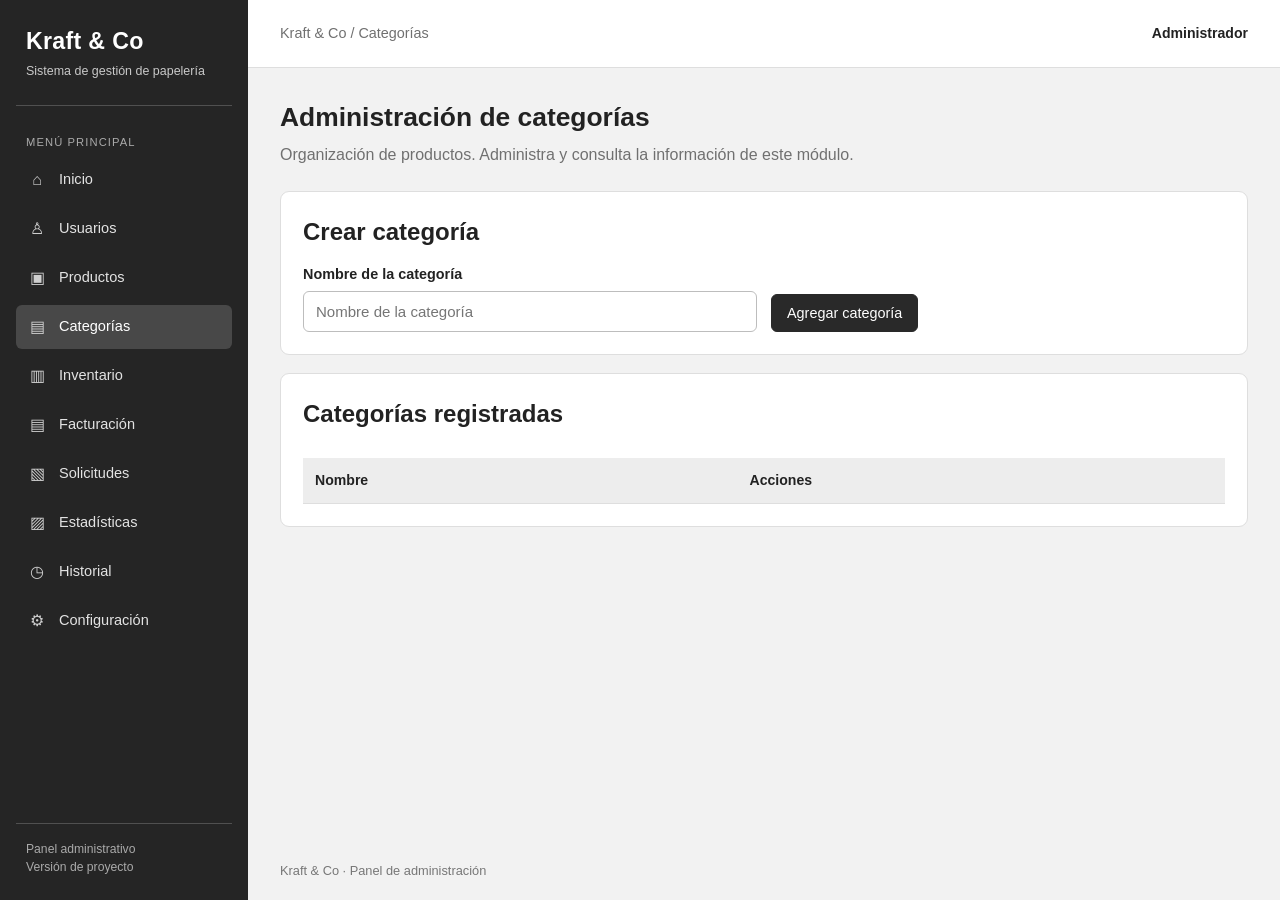
==== backend/modulos/categorias/index.html @ d10f0f5d "Agregar archivos del proyecto" ====
<!DOCTYPE html><html lang="es"><head><meta charset="UTF-8"><meta name="viewport" content="width=device-width, initial-scale=1.0"><title>Administración de categorías | Kraft &amp; Co</title><link rel="stylesheet" href="../../css/estilos.css"></head>
<body><div class="app-layout"><aside class="sidebar"><div class="brand"><h1>Kraft &amp; Co</h1><p>Sistema de gestión de papelería</p></div><div class="nav-title">Menú principal</div><nav class="nav-list"><a href="../../index.html"><span class="nav-icon">⌂</span><span>Inicio</span></a><a href="../../modulos/usuarios/index.html"><span class="nav-icon">♙</span><span>Usuarios</span></a><a href="../../modulos/productos/index.html"><span class="nav-icon">▣</span><span>Productos</span></a><a href="../../modulos/categorias/index.html" class="active"><span class="nav-icon">▤</span><span>Categorías</span></a><a href="../../modulos/inventario/index.html"><span class="nav-icon">▥</span><span>Inventario</span></a>
    <a href="../../modulos/facturacion/index.html"><span class="nav-icon">▤</span><span>Facturación</span></a><a href="../../modulos/solicitudes/index.html"><span class="nav-icon">▧</span><span>Solicitudes</span></a><a href="../../modulos/estadisticas/index.html"><span class="nav-icon">▨</span><span>Estadísticas</span></a><a href="../../modulos/historial/index.html"><span class="nav-icon">◷</span><span>Historial</span></a><a href="../../modulos/configuracion/index.html"><span class="nav-icon">⚙</span><span>Configuración</span></a></nav><div class="sidebar-foot">Panel administrativo<br>Versión de proyecto</div></aside><div class="main-area"><header class="topbar"><span class="crumb">Kraft &amp; Co / Categorías</span><span class="user">Administrador</span></header><main class="page-content"><section class="intro"><h2>Administración de categorías</h2><p>Organización de productos. Administra y consulta la información de este módulo.</p></section><section class="bloque"><h2>Crear categoría</h2><div class="formulario"><div class="campo"><label for="nombreCategoria">Nombre de la categoría</label><input id="nombreCategoria" placeholder="Nombre de la categoría"></div><div><button onclick="registrarCategoria()">Agregar categoría</button></div></div></section><section class="bloque"><h2>Categorías registradas</h2><div class="tabla-contenedor"><table><thead><tr><th>Nombre</th><th>Acciones</th></tr></thead><tbody id="tablaCategorias"></tbody></table></div></section></main><footer class="pie">Kraft &amp; Co · Panel de administración</footer></div></div><script src="funciones.js"></script></body></html>
---- backend/css/estilos.css ----
*{margin:0;padding:0;box-sizing:border-box;font-family:Arial,Helvetica,sans-serif}
:root{--ink:#222;--muted:#707070;--line:#dedede;--paper:#fff;--canvas:#f2f2f2;--sidebar:#252525;--sidebar2:#343434}
body{background:var(--canvas);color:var(--ink);line-height:1.5;min-height:100vh}
a{color:inherit}
.app-layout{display:flex;min-height:100vh}
.sidebar{width:248px;flex:0 0 248px;background:var(--sidebar);color:#fff;padding:24px 16px;display:flex;flex-direction:column;min-height:100vh}
.brand{padding:0 10px 24px;border-bottom:1px solid #505050;margin-bottom:20px}
.brand h1{font-size:1.45rem;letter-spacing:.3px}
.brand p{font-size:.78rem;color:#c9c9c9;margin-top:3px}
.nav-title{font-size:.7rem;text-transform:uppercase;letter-spacing:1.1px;color:#aaa;padding:0 10px;margin:8px 0}
.nav-list{display:flex;flex-direction:column;gap:5px}
.nav-list a{display:flex;align-items:center;gap:11px;text-decoration:none;padding:10px;border-radius:6px;color:#e3e3e3;font-size:.91rem}
.nav-list a:hover,.nav-list a.active{background:#484848;color:#fff}
.nav-icon{width:22px;text-align:center;font-size:1rem;color:#cfcfcf}
.sidebar-foot{margin-top:auto;border-top:1px solid #505050;padding:16px 10px 0;color:#aaa;font-size:.76rem}
.main-area{min-width:0;flex:1;display:flex;flex-direction:column}
.topbar{height:68px;background:#fff;border-bottom:1px solid var(--line);display:flex;align-items:center;justify-content:space-between;padding:0 32px;gap:16px}
.topbar .crumb{font-size:.9rem;color:var(--muted)}
.topbar .user{font-size:.88rem;font-weight:700}
.page-content{width:min(1200px,100%);padding:30px 32px 42px;margin:0 auto;flex:1}
.intro{margin-bottom:24px}
.intro h2{font-size:1.65rem;margin-bottom:5px}
.intro p,.descripcion{color:var(--muted)}
.bloque{background:var(--paper);border:1px solid var(--line);border-radius:9px;padding:22px;margin:18px 0}
.bloque h2,.bloque h3{margin-bottom:14px}
.tarjetas{display:grid;grid-template-columns:repeat(auto-fit,minmax(205px,1fr));gap:14px;margin-top:18px}
.tarjeta{display:flex;flex-direction:column;gap:7px;min-height:130px;padding:18px;background:#fff;border:1px solid #d7d7d7;border-radius:8px;text-decoration:none;transition:transform .15s,border-color .15s}
.tarjeta:hover{transform:translateY(-2px);border-color:#777}
.tarjeta .nombre{font-weight:700;font-size:1rem}
.tarjeta .detalle{font-size:.88rem;color:var(--muted)}
.tarjeta .ir{margin-top:auto;font-size:.84rem;font-weight:700}
.formulario{display:grid;grid-template-columns:repeat(auto-fit,minmax(205px,1fr));gap:14px;align-items:end}
.campo{display:flex;flex-direction:column;gap:6px}
label{font-size:.9rem;font-weight:700}
input,select,textarea{width:100%;padding:11px 12px;border:1px solid #bdbdbd;border-radius:6px;background:#fff;color:#222;font-size:.94rem}
input:focus,select:focus,textarea:focus{outline:2px solid #888;outline-offset:1px}
button,.boton{background:#292929;color:#fff;border:1px solid #292929;padding:10px 15px;border-radius:6px;cursor:pointer;font-size:.9rem;text-decoration:none;display:inline-block}
button:hover,.boton:hover{background:#555}
table{width:100%;border-collapse:collapse;margin-top:12px;min-width:580px}
.tabla-contenedor{width:100%;overflow-x:auto}
th,td{border-bottom:1px solid var(--line);padding:12px;text-align:left;vertical-align:middle}
th{background:#ededed;font-size:.88rem}
tr:hover td{background:#fafafa}
.seccion{margin-top:28px}
.resumen-grid{display:grid;grid-template-columns:repeat(auto-fit,minmax(170px,1fr));gap:14px}
.resumen-item{padding:18px;border:1px solid var(--line);border-radius:8px;background:#fff}
.resumen-item h3{font-size:.88rem;color:var(--muted);font-weight:600}
.resumen-item strong{display:block;font-size:1.8rem;margin-top:5px}
.pie{padding:0 32px 20px;color:#777;font-size:.8rem}
@media(max-width:760px){
 .app-layout{display:block}
 .sidebar{width:100%;min-height:0;padding:14px;display:block}
 .brand{padding:0 6px 12px;margin-bottom:10px}
 .nav-title,.sidebar-foot{display:none}
 .nav-list{display:grid;grid-template-columns:repeat(2,minmax(0,1fr));gap:4px}
 .nav-list a{padding:8px;font-size:.82rem}
 .topbar{height:54px;padding:0 18px}
 .page-content{padding:22px 16px 32px}
 .intro h2{font-size:1.4rem}
 .bloque{padding:16px}
 .pie{padding:0 16px 18px}
}


/* Panel de inicio: indicadores, gráfica y actividad reciente */
.kpi-grid{display:grid;grid-template-columns:repeat(4,minmax(0,1fr));gap:14px;margin:20px 0}
.kpi{background:#fff;border:1px solid var(--line);border-radius:9px;padding:17px}
.kpi .kpi-label{font-size:.85rem;color:var(--muted)}
.kpi .kpi-value{font-size:1.75rem;font-weight:700;margin-top:5px}
.kpi .kpi-note{font-size:.78rem;color:var(--muted);margin-top:3px}
.dashboard-grid{display:grid;grid-template-columns:minmax(0,1.7fr) minmax(260px,1fr);gap:18px;align-items:start}
.chart-wrap{height:245px;display:flex;align-items:flex-end;gap:clamp(8px,2vw,20px);padding:18px 10px 28px;border-bottom:1px solid var(--line);position:relative}
.chart-column{height:100%;flex:1;display:flex;flex-direction:column;justify-content:flex-end;align-items:center;gap:8px;min-width:0}
.chart-value{font-size:.72rem;color:var(--muted)}
.chart-bar{width:min(42px,72%);min-height:4px;background:#555;border:1px solid #444;border-radius:5px 5px 0 0}
.chart-day{font-size:.76rem;color:var(--muted)}
.chart-legend{font-size:.82rem;color:var(--muted);margin-top:12px}
.panel-list{display:flex;flex-direction:column;gap:0}
.panel-row{display:flex;align-items:center;justify-content:space-between;gap:12px;padding:12px 0;border-bottom:1px solid var(--line)}
.panel-row:last-child{border-bottom:0}
.person{display:flex;align-items:center;gap:10px;min-width:0}
.avatar{width:34px;height:34px;flex:0 0 34px;border-radius:50%;background:#e5e5e5;display:grid;place-items:center;font-weight:700;color:#333}
.person-name{font-size:.9rem;font-weight:700}
.person-role{font-size:.78rem;color:var(--muted)}
.status{font-size:.76rem;border:1px solid #aaa;border-radius:20px;padding:3px 9px;white-space:nowrap}
.operation-time{font-size:.78rem;color:var(--muted);white-space:nowrap}
.operation-desc{font-size:.88rem}
.operation-user{font-size:.78rem;color:var(--muted)}
@media(max-width:950px){.kpi-grid{grid-template-columns:repeat(2,minmax(0,1fr))}.dashboard-grid{grid-template-columns:1fr}}
@media(max-width:480px){.kpi-grid{grid-template-columns:1fr 1fr}.kpi{padding:13px}.kpi .kpi-value{font-size:1.45rem}.chart-wrap{gap:6px}.chart-day{font-size:.68rem}}
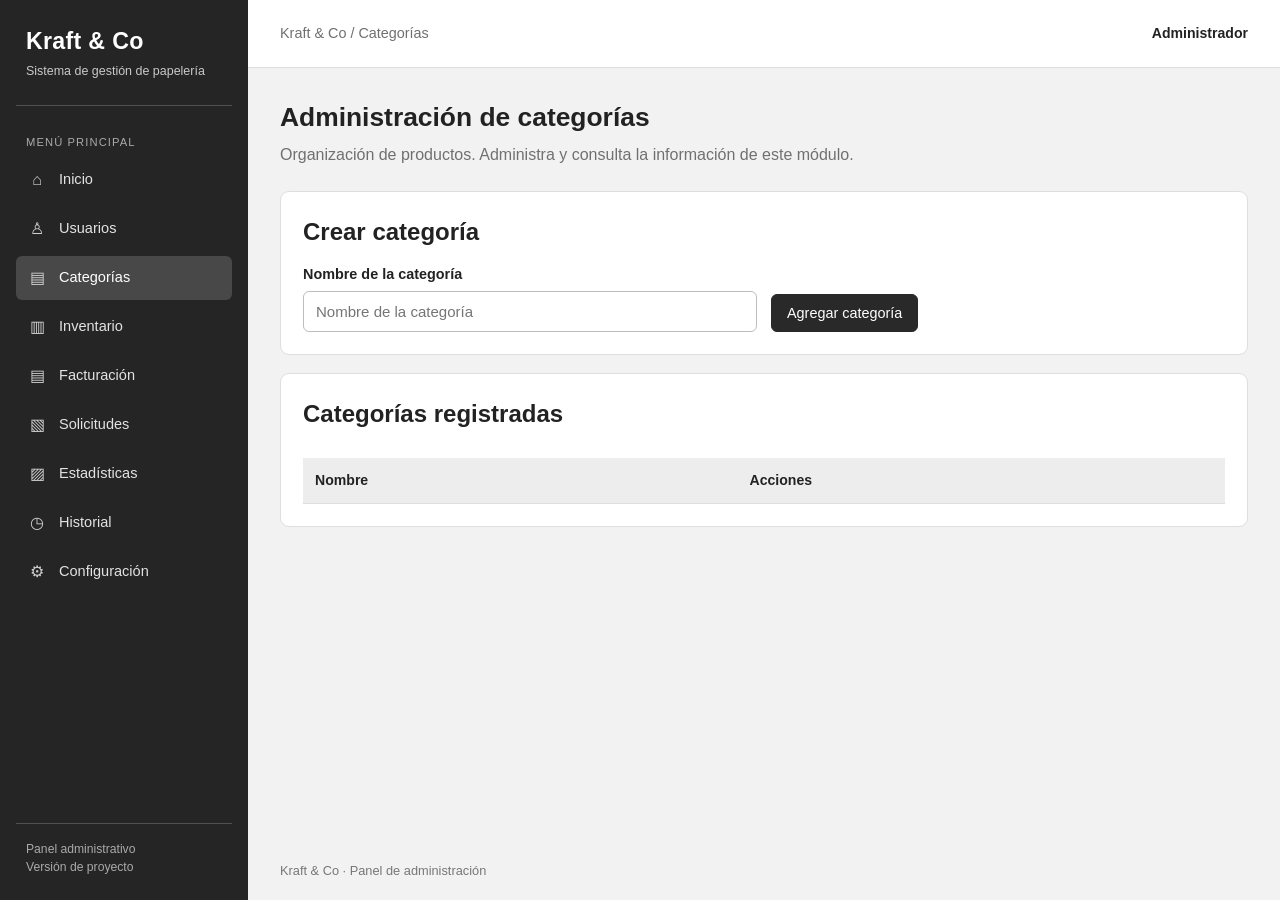
==== commit 64698354: "agregar archivos" ====
--- a/backend/modulos/categorias/index.html
+++ b/backend/modulos/categorias/index.html
@@ -1,3 +1,176 @@
-<!DOCTYPE html><html lang="es"><head><meta charset="UTF-8"><meta name="viewport" content="width=device-width, initial-scale=1.0"><title>Administración de categorías | Kraft &amp; Co</title><link rel="stylesheet" href="../../css/estilos.css"></head>
-<body><div class="app-layout"><aside class="sidebar"><div class="brand"><h1>Kraft &amp; Co</h1><p>Sistema de gestión de papelería</p></div><div class="nav-title">Menú principal</div><nav class="nav-list"><a href="../../index.html"><span class="nav-icon">⌂</span><span>Inicio</span></a><a href="../../modulos/usuarios/index.html"><span class="nav-icon">♙</span><span>Usuarios</span></a><a href="../../modulos/productos/index.html"><span class="nav-icon">▣</span><span>Productos</span></a><a href="../../modulos/categorias/index.html" class="active"><span class="nav-icon">▤</span><span>Categorías</span></a><a href="../../modulos/inventario/index.html"><span class="nav-icon">▥</span><span>Inventario</span></a>
-    <a href="../../modulos/facturacion/index.html"><span class="nav-icon">▤</span><span>Facturación</span></a><a href="../../modulos/solicitudes/index.html"><span class="nav-icon">▧</span><span>Solicitudes</span></a><a href="../../modulos/estadisticas/index.html"><span class="nav-icon">▨</span><span>Estadísticas</span></a><a href="../../modulos/historial/index.html"><span class="nav-icon">◷</span><span>Historial</span></a><a href="../../modulos/configuracion/index.html"><span class="nav-icon">⚙</span><span>Configuración</span></a></nav><div class="sidebar-foot">Panel administrativo<br>Versión de proyecto</div></aside><div class="main-area"><header class="topbar"><span class="crumb">Kraft &amp; Co / Categorías</span><span class="user">Administrador</span></header><main class="page-content"><section class="intro"><h2>Administración de categorías</h2><p>Organización de productos. Administra y consulta la información de este módulo.</p></section><section class="bloque"><h2>Crear categoría</h2><div class="formulario"><div class="campo"><label for="nombreCategoria">Nombre de la categoría</label><input id="nombreCategoria" placeholder="Nombre de la categoría"></div><div><button onclick="registrarCategoria()">Agregar categoría</button></div></div></section><section class="bloque"><h2>Categorías registradas</h2><div class="tabla-contenedor"><table><thead><tr><th>Nombre</th><th>Acciones</th></tr></thead><tbody id="tablaCategorias"></tbody></table></div></section></main><footer class="pie">Kraft &amp; Co · Panel de administración</footer></div></div><script src="funciones.js"></script></body></html>+<!DOCTYPE html>
+<!DOCTYPE html>
+<!DOCTYPE html>
+<html lang="es">
+ <head>
+  <meta charset="utf-8"/>
+  <meta content="width=device-width, initial-scale=1.0" name="viewport"/>
+  <title>
+   Administración de categorías | Kraft &amp; Co
+  </title>
+  <link href="../../css/estilos.css" rel="stylesheet"/>
+ </head>
+ <body>
+  <div class="app-layout">
+   <!-- Menú lateral: enlaces para cambiar de sección -->
+   <aside class="sidebar">
+    <div class="brand">
+     <h1>
+      Kraft &amp; Co
+     </h1>
+     <p>
+      Sistema de gestión de papelería
+     </p>
+    </div>
+    <div class="nav-title">
+     Menú principal
+    </div>
+    <nav class="nav-list">
+     <a href="../../index.html">
+      <span class="nav-icon">
+       ⌂
+      </span>
+      <span>
+       Inicio
+      </span>
+     </a>
+     <a href="../../modulos/usuarios/index.html">
+      <span class="nav-icon">
+       ♙
+      </span>
+      <span>
+       Usuarios
+      </span>
+     </a>
+     <a class="active" href="../../modulos/categorias/index.html">
+      <span class="nav-icon">
+       ▤
+      </span>
+      <span>
+       Categorías
+      </span>
+     </a>
+     <a href="../../modulos/inventario/index.html">
+      <span class="nav-icon">
+       ▥
+      </span>
+      <span>
+       Inventario
+      </span>
+     </a>
+     <a href="../../modulos/facturacion/index.html">
+      <span class="nav-icon">
+       ▤
+      </span>
+      <span>
+       Facturación
+      </span>
+     </a>
+     <a href="../../modulos/solicitudes/index.html">
+      <span class="nav-icon">
+       ▧
+      </span>
+      <span>
+       Solicitudes
+      </span>
+     </a>
+     <a href="../../modulos/estadisticas/index.html">
+      <span class="nav-icon">
+       ▨
+      </span>
+      <span>
+       Estadísticas
+      </span>
+     </a>
+     <a href="../../modulos/historial/index.html">
+      <span class="nav-icon">
+       ◷
+      </span>
+      <span>
+       Historial
+      </span>
+     </a>
+     <a href="../../modulos/configuracion/index.html">
+      <span class="nav-icon">
+       ⚙
+      </span>
+      <span>
+       Configuración
+      </span>
+     </a>
+    </nav>
+    <div class="sidebar-foot">
+     Panel administrativo
+     <br/>
+     Versión de proyecto
+    </div>
+   </aside>
+   <div class="main-area">
+    <!-- Encabezado: muestra el nombre de la sección -->
+    <header class="topbar">
+     <span class="crumb">
+      Kraft &amp; Co / Categorías
+     </span>
+     <span class="user">
+      Administrador
+     </span>
+    </header>
+    <!-- Contenido principal de esta página -->
+    <main class="page-content">
+     <section class="intro">
+      <h2>
+       Administración de categorías
+      </h2>
+      <p>
+       Organización de productos. Administra y consulta la información de este módulo.
+      </p>
+     </section>
+     <section class="bloque">
+      <h2>
+       Crear categoría
+      </h2>
+      <div class="formulario">
+       <div class="campo">
+        <label for="nombreCategoria">
+         Nombre de la categoría
+        </label>
+        <input id="nombreCategoria" placeholder="Nombre de la categoría"/>
+       </div>
+       <div>
+        <button onclick="registrarCategoria()">
+         Agregar categoría
+        </button>
+       </div>
+      </div>
+     </section>
+     <section class="bloque">
+      <h2>
+       Categorías registradas
+      </h2>
+      <div class="tabla-contenedor">
+       <table>
+        <thead>
+         <tr>
+          <th>
+           Nombre
+          </th>
+          <th>
+           Acciones
+          </th>
+         </tr>
+        </thead>
+        <tbody id="tablaCategorias">
+        </tbody>
+       </table>
+      </div>
+     </section>
+    </main>
+    <footer class="pie">
+     Kraft &amp; Co · Panel de administración
+    </footer>
+   </div>
+  </div>
+  <script src="funciones.js">
+  </script>
+ </body>
+</html>
